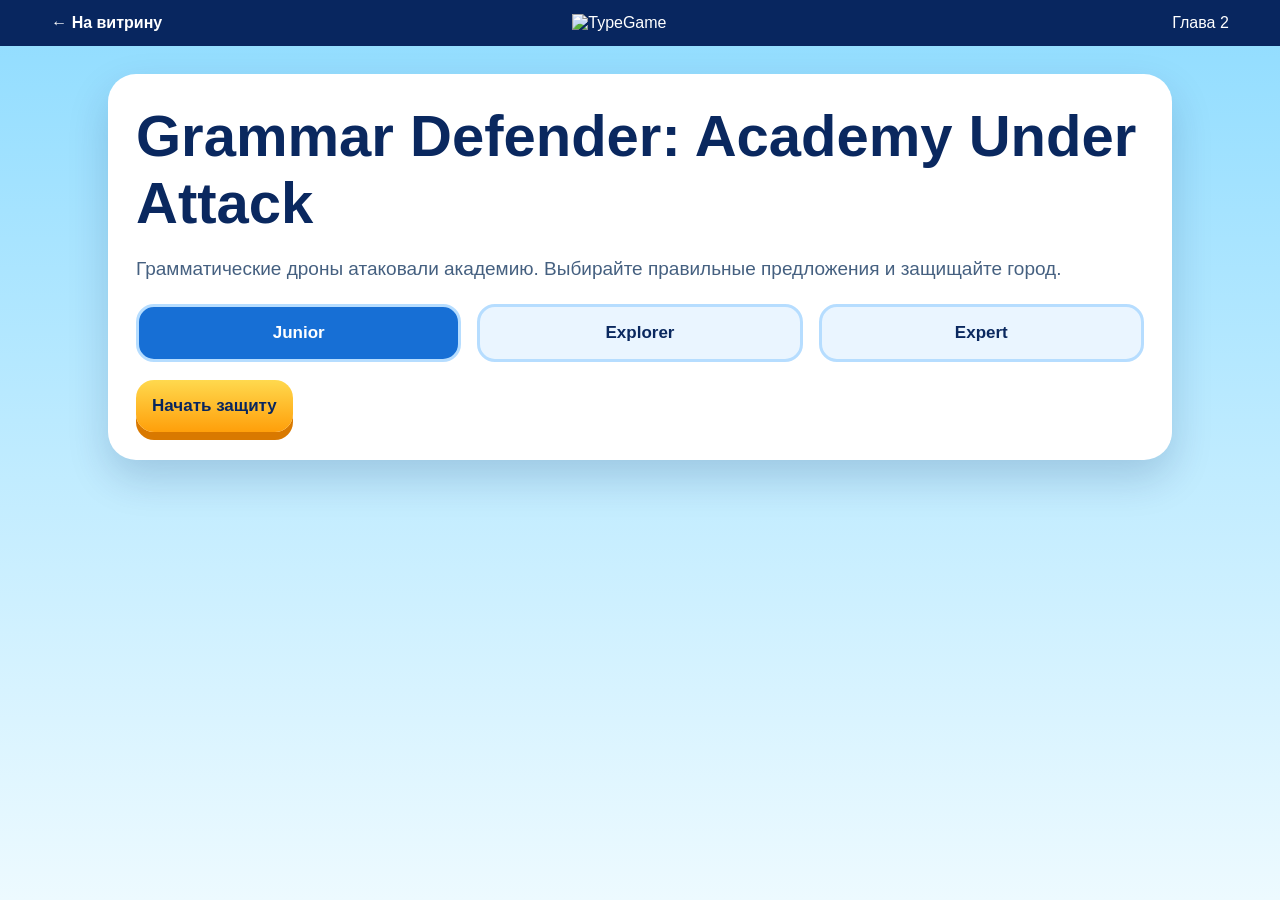
==== games/grammar-defender.html @ 7f455b50 "Add files via upload First version of TypeGame" ====
<!DOCTYPE html><html lang="ru"><head><meta charset="UTF-8"><meta name="viewport" content="width=device-width,initial-scale=1"><title>Grammar Defender</title><link rel="stylesheet" href="game.css"></head>
<body><header class="top"><a href="../index.html">← На витрину</a><img class="logo" src="../images/logo/logo.svg" alt="TypeGame"><span>Глава 2</span></header><main class="wrap">
<section class="panel" id="start"><h1>Grammar Defender: Academy Under Attack</h1><p class="lead">Грамматические дроны атаковали академию. Выбирайте правильные предложения и защищайте город.</p><div class="choices"><button class="choice active" data-mode="junior">Junior</button><button class="choice" data-mode="explorer">Explorer</button><button class="choice" data-mode="expert">Expert</button></div><br><button class="btn" id="startBtn">Начать защиту</button></section>
<section class="panel hidden" id="game"><div class="hud"><span>Волна: <b id="wave">1</b>/4</span><span>Очки: <b id="score">0</b></span><span>Защита: <b id="shield">100</b>%</span></div><div class="mission"><h2>Choose the correct sentence</h2></div><div class="targets" id="targets"></div><div class="feedback" id="feedback"></div></section>
<section class="panel result hidden" id="result"><h2 id="resultTitle"></h2><p class="lead" id="resultText"></p><button class="btn" onclick="location.reload()">Сыграть снова</button> <a class="btn" href="../index.html">На витрину</a></section></main>
<audio id="correctSound" src="../sounds/correct.wav"></audio><audio id="wrongSound" src="../sounds/wrong.wav"></audio><audio id="victorySound" src="../sounds/victory.wav"></audio>
<script>
const sets={junior:[['I am happy.','I is happy.','I are happy.'],['She is my friend.','She are my friend.','She am my friend.'],['They are at school.','They is at school.','They am at school.'],['He has a dog.','He have a dog.','He haves a dog.']],explorer:[['The cat is under the table.','The cat are under table.','Cat is under a table.'],['My brother plays football.','My brother play football.','My brother playing football.'],['There are two books.','There is two books.','There be two books.'],['She does not like milk.','She do not likes milk.','She not like milk.']],expert:[['If it rains, we will stay home.','If it will rain, we stay home.','If rain, we will staying home.'],['The homework was finished yesterday.','The homework finished yesterday by me.','The homework were finish yesterday.'],['Neither Tom nor Anna is late.','Neither Tom nor Anna are late.','Neither Tom nor Anna be late.'],['I have lived here for three years.','I live here since three years.','I am living here for three years ago.']]};
let mode='junior',i=0,score=0,shield=100;const start=document.getElementById('start'),game=document.getElementById('game'),result=document.getElementById('result'),targets=document.getElementById('targets');
document.querySelectorAll('.choice').forEach(b=>b.onclick=()=>{document.querySelectorAll('.choice').forEach(x=>x.classList.remove('active'));b.classList.add('active');mode=b.dataset.mode});
const shuffle=a=>[...a].sort(()=>Math.random()-.5);
function draw(){document.getElementById('wave').textContent=i+1;document.getElementById('score').textContent=score;document.getElementById('shield').textContent=shield;const correct=sets[mode][i][0];targets.innerHTML='';shuffle(sets[mode][i]).forEach(t=>{const b=document.createElement('button');b.className='target';b.textContent=t;b.onclick=()=>shoot(t===correct);targets.appendChild(b)})}
function shoot(ok){const f=document.getElementById('feedback');if(ok){score+=150;f.textContent='Точное попадание!';f.className='feedback correct';document.getElementById('correctSound').play().catch(()=>{});i++;if(i>=4)return finish(true)}else{shield-=25;f.textContent='Неверная цель!';f.className='feedback wrong';document.getElementById('wrongSound').play().catch(()=>{});if(shield<=0)return finish(false)}setTimeout(draw,450)}
function finish(win){game.classList.add('hidden');result.classList.remove('hidden');document.getElementById('resultTitle').textContent=win?'Academy saved!':'Defense failed';document.getElementById('resultText').textContent=`Очки: ${score}. Защита: ${shield}%.`;if(win)document.getElementById('victorySound').play().catch(()=>{});localStorage.setItem('typegame_grammar_complete',win?'1':'0')}
document.getElementById('startBtn').onclick=()=>{i=0;score=0;shield=100;start.classList.add('hidden');game.classList.remove('hidden');draw()};
</script></body></html>
---- games/game.css ----
*{box-sizing:border-box}body{margin:0;font-family:Arial,Helvetica,sans-serif;background:linear-gradient(180deg,#8fdcff,#edfaff);color:#0a285f;min-height:100vh}.top{display:flex;align-items:center;justify-content:space-between;padding:14px 4vw;background:#08265f;color:#fff}.top a{color:#fff;text-decoration:none;font-weight:900}.logo{width:190px}.wrap{max-width:1100px;margin:28px auto;padding:0 18px}.panel{background:#fff;border-radius:28px;padding:28px;box-shadow:0 18px 40px rgba(7,39,94,.18);margin-bottom:22px}.hidden{display:none!important}h1{font-size:clamp(34px,5vw,58px);margin:0 0 12px}.lead{font-size:19px;line-height:1.5;color:#456080}.choices{display:grid;grid-template-columns:repeat(3,1fr);gap:16px;margin-top:20px}.choice,.btn{border:0;border-radius:18px;padding:16px;font-weight:900;font-size:17px;cursor:pointer}.choice{background:#eaf5ff;color:#0a285f;border:3px solid #b6ddff}.choice.active{background:#176fd5;color:#fff}.btn{display:inline-block;background:linear-gradient(#ffd94e,#ff9f0a);color:#08265f;box-shadow:0 8px 0 #d97900;text-decoration:none}.hud{display:flex;justify-content:space-between;gap:10px;flex-wrap:wrap;margin-bottom:18px}.hud span{background:#eaf5ff;border-radius:999px;padding:10px 14px;font-weight:900}.mission{background:linear-gradient(135deg,#154da0,#0a2b70);color:#fff;border-radius:25px;padding:24px;text-align:center}.mission h2{font-size:32px;margin:0 0 8px}.task{font-size:46px;font-weight:900;margin:25px 0}.input{width:100%;padding:16px;border:3px solid #a7d8ff;border-radius:16px;font-size:22px}.feedback{min-height:30px;margin:12px 0;font-weight:900}.correct{color:#0b9d48}.wrong{color:#d32938}.evidence{display:grid;grid-template-columns:repeat(4,1fr);gap:10px;margin-top:18px}.clue{padding:12px;border-radius:14px;background:#eef4fb;text-align:center;font-weight:900}.clue.found{background:#dff8df;color:#167434}.targets{display:grid;grid-template-columns:repeat(3,1fr);gap:14px;margin:20px 0}.target{padding:22px;border-radius:18px;border:3px solid #b7d9ff;background:#eef7ff;font-size:20px;font-weight:900;cursor:pointer}.sentence-pool,.sentence-line{display:flex;gap:10px;flex-wrap:wrap;min-height:70px;padding:15px;border-radius:18px;background:#edf7ff;margin:14px 0}.word{padding:12px 16px;border:0;border-radius:14px;background:#176fd5;color:#fff;font-weight:900;cursor:pointer}.result{text-align:center}.result h2{font-size:44px}@media(max-width:720px){.choices,.targets{grid-template-columns:1fr}.evidence{grid-template-columns:repeat(2,1fr)}}
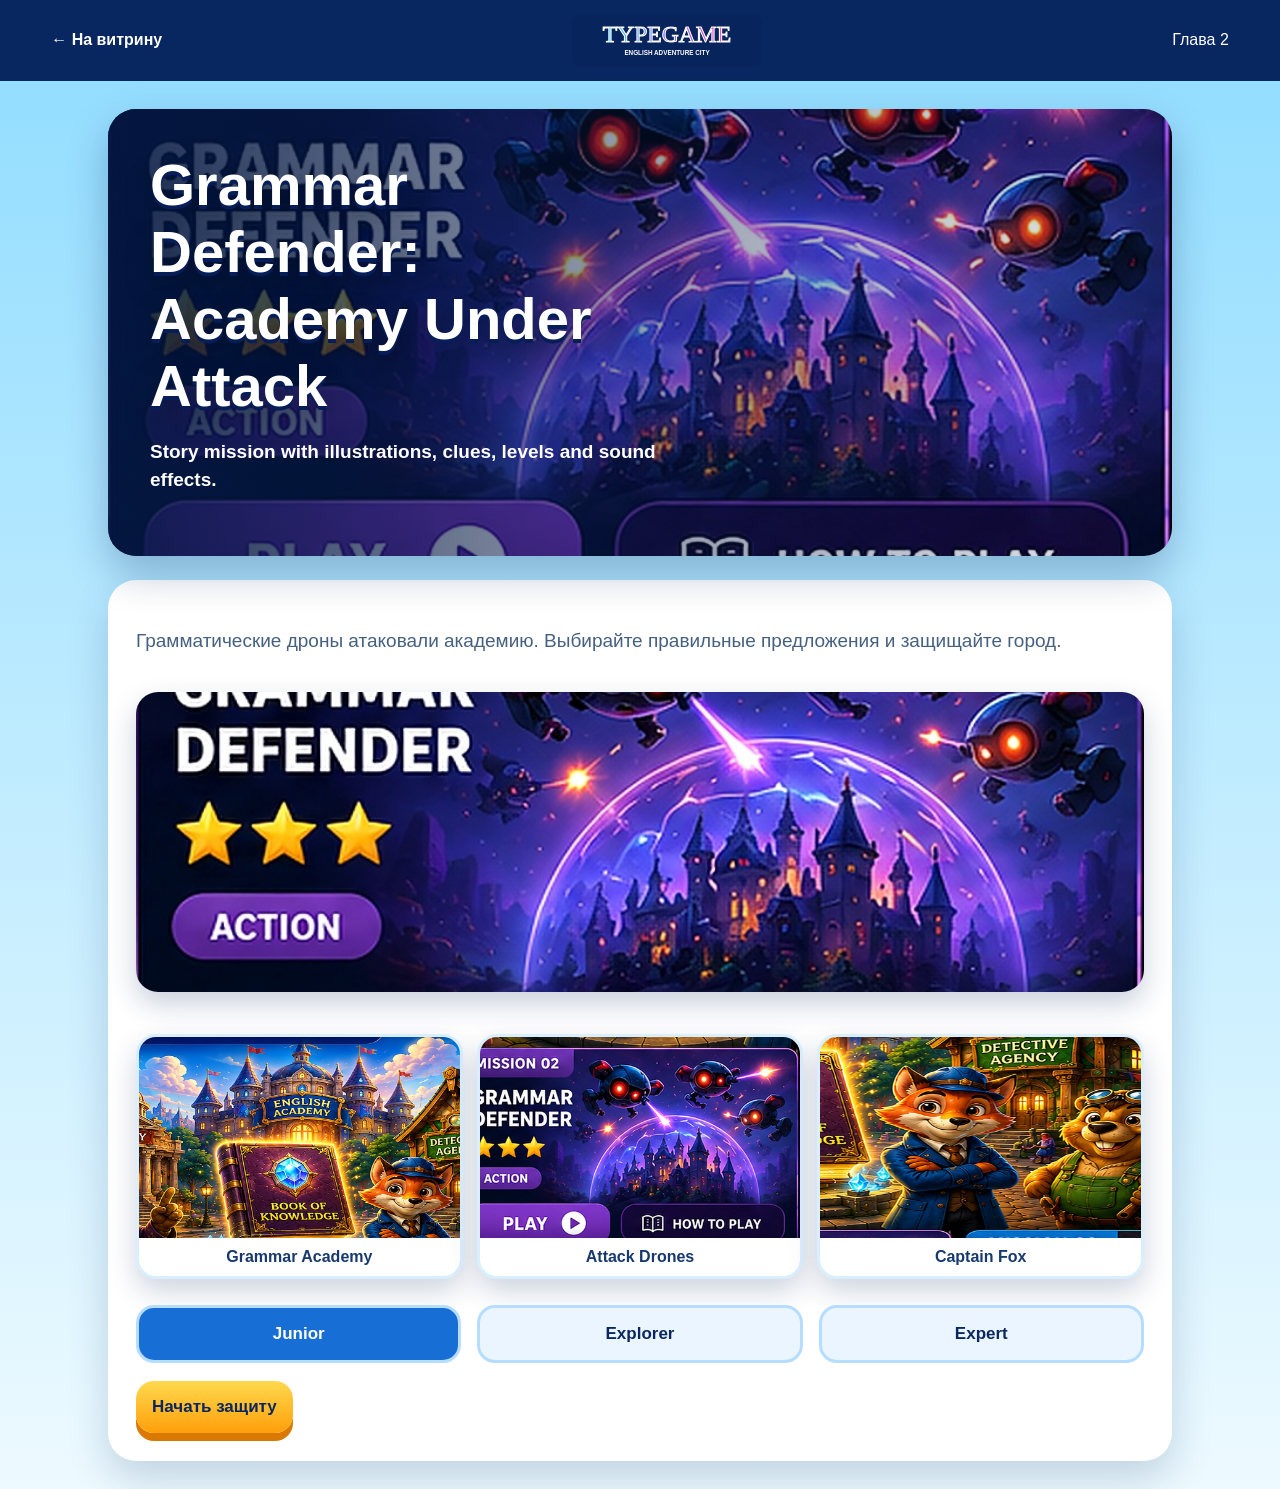
==== commit d5e6d0e5: "Add files via upload" ====
--- a/games/grammar-defender.html
+++ b/games/grammar-defender.html
@@ -1,7 +1,18 @@
 <!DOCTYPE html><html lang="ru"><head><meta charset="UTF-8"><meta name="viewport" content="width=device-width,initial-scale=1"><title>Grammar Defender</title><link rel="stylesheet" href="game.css"></head>
 <body><header class="top"><a href="../index.html">← На витрину</a><img class="logo" src="../images/logo/logo.svg" alt="TypeGame"><span>Глава 2</span></header><main class="wrap">
-<section class="panel" id="start"><h1>Grammar Defender: Academy Under Attack</h1><p class="lead">Грамматические дроны атаковали академию. Выбирайте правильные предложения и защищайте город.</p><div class="choices"><button class="choice active" data-mode="junior">Junior</button><button class="choice" data-mode="explorer">Explorer</button><button class="choice" data-mode="expert">Expert</button></div><br><button class="btn" id="startBtn">Начать защиту</button></section>
-<section class="panel hidden" id="game"><div class="hud"><span>Волна: <b id="wave">1</b>/4</span><span>Очки: <b id="score">0</b></span><span>Защита: <b id="shield">100</b>%</span></div><div class="mission"><h2>Choose the correct sentence</h2></div><div class="targets" id="targets"></div><div class="feedback" id="feedback"></div></section>
+<section class="game-hero game-hero-grammar">
+  <div class="game-hero-content">
+    <h1>Grammar Defender: Academy Under Attack</h1>
+    <p class="lead">Story mission with illustrations, clues, levels and sound effects.</p>
+  </div>
+</section>
+<section class="panel" id="start"><p class="lead">Грамматические дроны атаковали академию. Выбирайте правильные предложения и защищайте город.</p><img class="story-image" src="../images/cards/grammar-defender-wow.jpg" alt="Grammar Defender: Academy Under Attack"><div class="story-gallery"><figure><img src="../images/games/grammar-defender/academy.jpg" alt="Grammar Academy"><figcaption>Grammar Academy</figcaption></figure><figure><img src="../images/games/grammar-defender/drones.jpg" alt="Grammar drones"><figcaption>Attack Drones</figcaption></figure><figure><img src="../images/games/grammar-defender/captain-fox.jpg" alt="Captain Fox"><figcaption>Captain Fox</figcaption></figure></div><div class="choices"><button class="choice active" data-mode="junior">Junior</button><button class="choice" data-mode="explorer">Explorer</button><button class="choice" data-mode="expert">Expert</button></div><br><button class="btn" id="startBtn">Начать защиту</button></section>
+<section class="panel hidden" id="game"><div class="mission-scene grammar-scene">
+      <div class="mission-scene-text">
+        <h2>Defend Grammar Academy</h2>
+        <p>Choose the correct sentence before the drones break through the protective shield.</p>
+      </div>
+    </div><div class="hud"><span>Волна: <b id="wave">1</b>/4</span><span>Очки: <b id="score">0</b></span><span>Защита: <b id="shield">100</b>%</span></div><div class="mission"><h2>Choose the correct sentence</h2></div><div class="targets" id="targets"></div><div class="feedback" id="feedback"></div></section>
 <section class="panel result hidden" id="result"><h2 id="resultTitle"></h2><p class="lead" id="resultText"></p><button class="btn" onclick="location.reload()">Сыграть снова</button> <a class="btn" href="../index.html">На витрину</a></section></main>
 <audio id="correctSound" src="../sounds/correct.wav"></audio><audio id="wrongSound" src="../sounds/wrong.wav"></audio><audio id="victorySound" src="../sounds/victory.wav"></audio>
 <script>
--- a/games/game.css
+++ b/games/game.css
@@ -1 +1,127 @@
-*{box-sizing:border-box}body{margin:0;font-family:Arial,Helvetica,sans-serif;background:linear-gradient(180deg,#8fdcff,#edfaff);color:#0a285f;min-height:100vh}.top{display:flex;align-items:center;justify-content:space-between;padding:14px 4vw;background:#08265f;color:#fff}.top a{color:#fff;text-decoration:none;font-weight:900}.logo{width:190px}.wrap{max-width:1100px;margin:28px auto;padding:0 18px}.panel{background:#fff;border-radius:28px;padding:28px;box-shadow:0 18px 40px rgba(7,39,94,.18);margin-bottom:22px}.hidden{display:none!important}h1{font-size:clamp(34px,5vw,58px);margin:0 0 12px}.lead{font-size:19px;line-height:1.5;color:#456080}.choices{display:grid;grid-template-columns:repeat(3,1fr);gap:16px;margin-top:20px}.choice,.btn{border:0;border-radius:18px;padding:16px;font-weight:900;font-size:17px;cursor:pointer}.choice{background:#eaf5ff;color:#0a285f;border:3px solid #b6ddff}.choice.active{background:#176fd5;color:#fff}.btn{display:inline-block;background:linear-gradient(#ffd94e,#ff9f0a);color:#08265f;box-shadow:0 8px 0 #d97900;text-decoration:none}.hud{display:flex;justify-content:space-between;gap:10px;flex-wrap:wrap;margin-bottom:18px}.hud span{background:#eaf5ff;border-radius:999px;padding:10px 14px;font-weight:900}.mission{background:linear-gradient(135deg,#154da0,#0a2b70);color:#fff;border-radius:25px;padding:24px;text-align:center}.mission h2{font-size:32px;margin:0 0 8px}.task{font-size:46px;font-weight:900;margin:25px 0}.input{width:100%;padding:16px;border:3px solid #a7d8ff;border-radius:16px;font-size:22px}.feedback{min-height:30px;margin:12px 0;font-weight:900}.correct{color:#0b9d48}.wrong{color:#d32938}.evidence{display:grid;grid-template-columns:repeat(4,1fr);gap:10px;margin-top:18px}.clue{padding:12px;border-radius:14px;background:#eef4fb;text-align:center;font-weight:900}.clue.found{background:#dff8df;color:#167434}.targets{display:grid;grid-template-columns:repeat(3,1fr);gap:14px;margin:20px 0}.target{padding:22px;border-radius:18px;border:3px solid #b7d9ff;background:#eef7ff;font-size:20px;font-weight:900;cursor:pointer}.sentence-pool,.sentence-line{display:flex;gap:10px;flex-wrap:wrap;min-height:70px;padding:15px;border-radius:18px;background:#edf7ff;margin:14px 0}.word{padding:12px 16px;border:0;border-radius:14px;background:#176fd5;color:#fff;font-weight:900;cursor:pointer}.result{text-align:center}.result h2{font-size:44px}@media(max-width:720px){.choices,.targets{grid-template-columns:1fr}.evidence{grid-template-columns:repeat(2,1fr)}}+*{box-sizing:border-box}body{margin:0;font-family:Arial,Helvetica,sans-serif;background:linear-gradient(180deg,#8fdcff,#edfaff);color:#0a285f;min-height:100vh}.top{display:flex;align-items:center;justify-content:space-between;padding:14px 4vw;background:#08265f;color:#fff}.top a{color:#fff;text-decoration:none;font-weight:900}.logo{width:190px}.wrap{max-width:1100px;margin:28px auto;padding:0 18px}.panel{background:#fff;border-radius:28px;padding:28px;box-shadow:0 18px 40px rgba(7,39,94,.18);margin-bottom:22px}.hidden{display:none!important}h1{font-size:clamp(34px,5vw,58px);margin:0 0 12px}.lead{font-size:19px;line-height:1.5;color:#456080}.choices{display:grid;grid-template-columns:repeat(3,1fr);gap:16px;margin-top:20px}.choice,.btn{border:0;border-radius:18px;padding:16px;font-weight:900;font-size:17px;cursor:pointer}.choice{background:#eaf5ff;color:#0a285f;border:3px solid #b6ddff}.choice.active{background:#176fd5;color:#fff}.btn{display:inline-block;background:linear-gradient(#ffd94e,#ff9f0a);color:#08265f;box-shadow:0 8px 0 #d97900;text-decoration:none}.hud{display:flex;justify-content:space-between;gap:10px;flex-wrap:wrap;margin-bottom:18px}.hud span{background:#eaf5ff;border-radius:999px;padding:10px 14px;font-weight:900}.mission{background:linear-gradient(135deg,#154da0,#0a2b70);color:#fff;border-radius:25px;padding:24px;text-align:center}.mission h2{font-size:32px;margin:0 0 8px}.task{font-size:46px;font-weight:900;margin:25px 0}.input{width:100%;padding:16px;border:3px solid #a7d8ff;border-radius:16px;font-size:22px}.feedback{min-height:30px;margin:12px 0;font-weight:900}.correct{color:#0b9d48}.wrong{color:#d32938}.evidence{display:grid;grid-template-columns:repeat(4,1fr);gap:10px;margin-top:18px}.clue{padding:12px;border-radius:14px;background:#eef4fb;text-align:center;font-weight:900}.clue.found{background:#dff8df;color:#167434}.targets{display:grid;grid-template-columns:repeat(3,1fr);gap:14px;margin:20px 0}.target{padding:22px;border-radius:18px;border:3px solid #b7d9ff;background:#eef7ff;font-size:20px;font-weight:900;cursor:pointer}.sentence-pool,.sentence-line{display:flex;gap:10px;flex-wrap:wrap;min-height:70px;padding:15px;border-radius:18px;background:#edf7ff;margin:14px 0}.word{padding:12px 16px;border:0;border-radius:14px;background:#176fd5;color:#fff;font-weight:900;cursor:pointer}.result{text-align:center}.result h2{font-size:44px}@media(max-width:720px){.choices,.targets{grid-template-columns:1fr}.evidence{grid-template-columns:repeat(2,1fr)}}
+
+/* VISUAL STORY UPGRADE */
+.game-hero{
+  position:relative;
+  min-height:330px;
+  margin-bottom:24px;
+  overflow:hidden;
+  border-radius:28px;
+  background-position:center;
+  background-size:cover;
+  box-shadow:0 18px 40px rgba(7,39,94,.28);
+}
+.game-hero::after{
+  content:"";
+  position:absolute;inset:0;
+  background:linear-gradient(90deg,rgba(4,24,67,.90),rgba(4,24,67,.42),rgba(4,24,67,.08));
+}
+.game-hero-content{
+  position:relative;z-index:2;
+  max-width:620px;padding:42px;color:#fff;
+}
+.game-hero-content h1{
+  color:#fff;
+  text-shadow:0 4px 0 #061d57,0 12px 28px rgba(0,0,0,.35);
+}
+.game-hero-content .lead{color:#fff;font-weight:700}
+.game-hero-word{background-image:url("../images/cards/word-sprint-wow.jpg")}
+.game-hero-grammar{background-image:url("../images/cards/grammar-defender-wow.jpg")}
+.game-hero-sentence{background-image:url("../images/cards/sentence-detective-wow.jpg")}
+.story-image{
+  width:100%;
+  max-height:300px;
+  object-fit:cover;
+  border-radius:22px;
+  margin:18px 0;
+  box-shadow:0 12px 28px rgba(7,39,94,.22);
+}
+.scene-grid{
+  display:grid;
+  grid-template-columns:1fr 1fr;
+  gap:18px;
+  margin:20px 0;
+}
+.scene-card{
+  background:#eef7ff;
+  border-radius:20px;
+  padding:18px;
+  border:3px solid #cfe9ff;
+}
+.scene-card img{
+  width:100%;
+  aspect-ratio:16/10;
+  object-fit:cover;
+  border-radius:16px;
+}
+@media(max-width:720px){
+  .game-hero-content{padding:28px 22px}
+  .scene-grid{grid-template-columns:1fr}
+}
+
+
+/* FULL ILLUSTRATED GAME SCENES */
+.story-gallery{
+  display:grid;
+  grid-template-columns:repeat(3,1fr);
+  gap:14px;
+  margin:20px 0 26px;
+}
+.story-gallery figure{
+  margin:0;
+  overflow:hidden;
+  border-radius:20px;
+  background:#fff;
+  box-shadow:0 12px 28px rgba(7,39,94,.20);
+  border:3px solid #d9efff;
+}
+.story-gallery img{
+  width:100%;
+  aspect-ratio:16/10;
+  object-fit:cover;
+  display:block;
+}
+.story-gallery figcaption{
+  padding:10px 12px;
+  font-weight:900;
+  color:#17396f;
+  text-align:center;
+}
+.mission-scene{
+  position:relative;
+  overflow:hidden;
+  margin:18px 0;
+  border-radius:24px;
+  min-height:230px;
+  background-position:center;
+  background-size:cover;
+  box-shadow:0 14px 32px rgba(7,39,94,.22);
+}
+.mission-scene::after{
+  content:"";
+  position:absolute;inset:0;
+  background:linear-gradient(90deg,rgba(5,25,68,.82),rgba(5,25,68,.18));
+}
+.mission-scene-text{
+  position:relative;
+  z-index:2;
+  max-width:560px;
+  padding:28px;
+  color:#fff;
+}
+.mission-scene-text h2{
+  margin:0 0 8px;
+  color:#fff;
+  font-size:30px;
+}
+.mission-scene-text p{
+  margin:0;
+  line-height:1.5;
+  font-weight:700;
+}
+.word-scene{background-image:url("../images/games/word-sprint/library.jpg")}
+.grammar-scene{background-image:url("../images/games/grammar-defender/academy.jpg")}
+.sentence-scene{background-image:url("../images/games/sentence-detective/agency.jpg")}
+@media(max-width:760px){
+  .story-gallery{grid-template-columns:1fr}
+}
